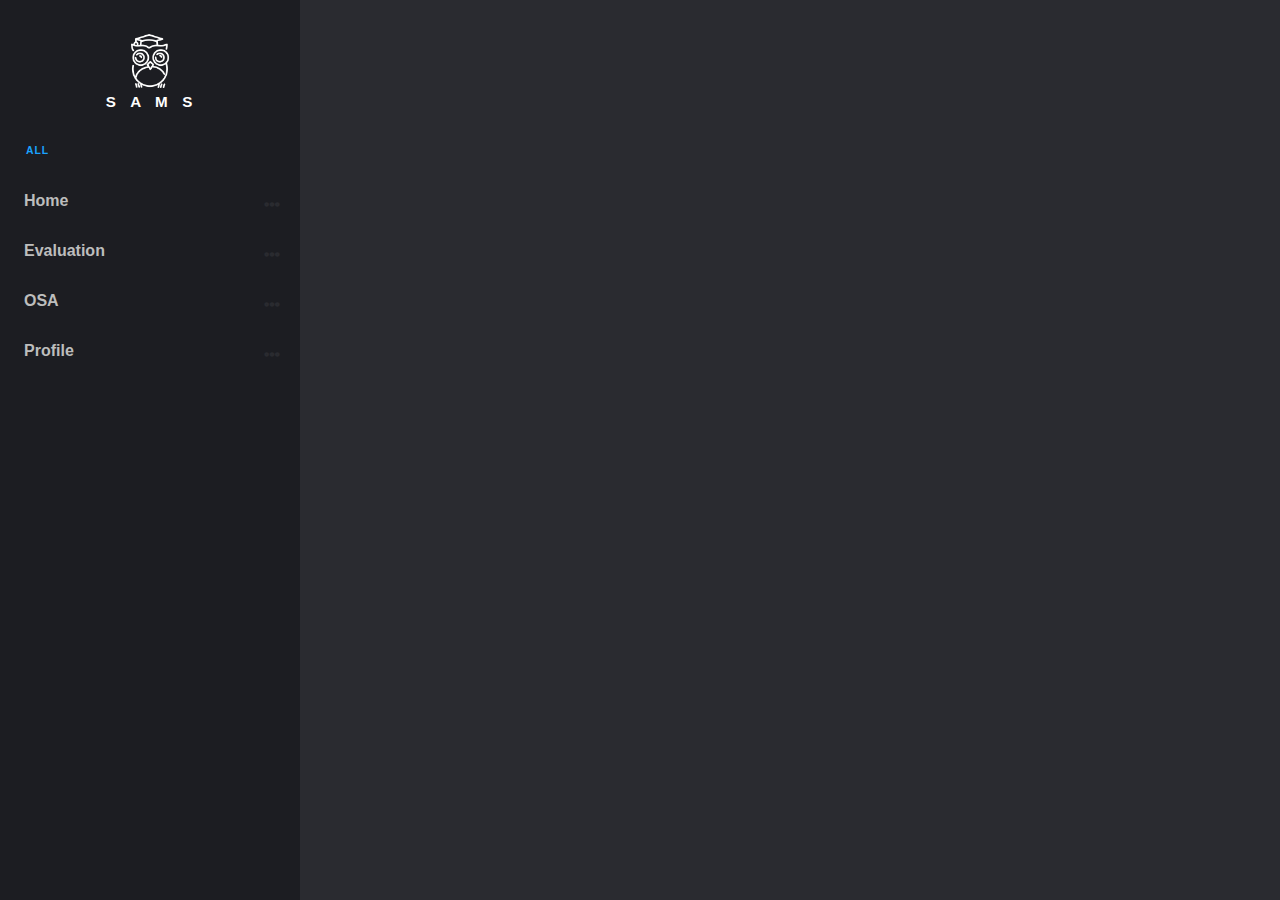
==== index.html @ 17e565eb "Files updated" ====
<!DOCTYPE html>
<html lang="en" class="no-js">

<head>
	<meta charset="UTF-8" />
	<meta http-equiv="X-UA-Compatible" content="IE=edge,chrome=1">
	<meta name="viewport" content="width=device-width, initial-scale=1.0">
	<title>Blueprint: Multi-Level Menu</title>
	<meta name="description" content="Blueprint: A basic template for a responsive multi-level menu" />
	<meta name="keywords" content="blueprint, template, html, css, menu, responsive, mobile-friendly" />
	<meta name="author" content="Codrops" />
	<link rel="shortcut icon" href="favicon.ico">
	<!-- food icons -->
	<link rel="stylesheet" type="text/css" href="css/organicfoodicons.css" />
	<!-- demo styles -->
	<link rel="stylesheet" type="text/css" href="css/demo.css" />
	<!-- menu styles -->
	<link rel="stylesheet" type="text/css" href="css/component.css" />
	<script src="js/modernizr-custom.js"></script>
</head>

<body>
	<!-- Main container -->
	<div class="container">
		<!-- Blueprint header -->
		<header class="bp-header cf">
			<div class="dummy-logo">
				<img src="images/whitelogo.png" alt="Logo" width="20%" style="margin-top: 5%; margin-bottom: -5%;">
				<!-- <div class="dummy-icon foodicon foodicon--coconut"></div> -->
				<h2 class="dummy-heading">S &nbsp;A &nbsp;M &nbsp;S</h2>
			</div>
			<div class="bp-header__main">
				<!-- <span class="bp-header__present">Blueprint <span class="bp-tooltip bp-icon bp-icon--about" data-content="The Blueprints are a collection of basic and minimal website concepts, components, plugins and layouts with minimal style for easy adaption and usage, or simply for inspiration."></span></span> -->
				<!-- <h1 class="bp-header__title">Multi-Level Menu</h1> -->
				<!-- <nav class="bp-nav">
					<a class="bp-nav__item bp-icon bp-icon--prev" href="http://tympanus.net/Blueprints/PageStackNavigation/" data-info="previous Blueprint"><span>Previous Blueprint</span></a> -->
					<!-- a class="bp-nav__item bp-icon bp-icon--next" href="" data-info="next Blueprint"><span>Next Blueprint</span></a -->
					<!-- <a class="bp-nav__item bp-icon bp-icon--drop" href="http://tympanus.net/codrops/?p=25521" data-info="back to the Codrops article"><span>back to the Codrops article</span></a>
					<a class="bp-nav__item bp-icon bp-icon--archive" href="http://tympanus.net/codrops/category/blueprints/" data-info="Blueprints archive"><span>Go to the archive</span></a>
				</nav> -->
			</div>
		</header>
		<button class="action action--open" aria-label="Open Menu"><span class="icon icon--menu"></span></button>
		<nav id="ml-menu" class="menu">
			<button class="action action--close" aria-label="Close Menu"><span class="icon icon--cross"></span></button>
			<div class="menu__wrap">
				<ul data-menu="main" class="menu__level" tabindex="-1" role="menu" aria-label="All">
					<li class="menu__item" role="menuitem"><a class="menu__link" data-submenu="submenu-1" aria-owns="submenu-1" href="#">Home</a></li>
					<li class="menu__item" role="menuitem"><a class="menu__link" data-submenu="submenu-2" aria-owns="submenu-2" href="#">Evaluation</a></li>
					<li class="menu__item" role="menuitem"><a class="menu__link" data-submenu="submenu-3" aria-owns="submenu-3" href="#">OSA</a></li>
					<li class="menu__item" role="menuitem"><a class="menu__link" data-submenu="submenu-4" aria-owns="submenu-4" href="#">Profile</a></li>
				</ul>
				<!-- Submenu 1 -->
				<ul data-menu="submenu-1" id="submenu-1" class="menu__level" tabindex="-1" role="menu" aria-label="Vegetables">
						<li class="menu__item" role="menuitem"><a class="menu__link" data-submenu="submenu-1-1" aria-owns="submenu-1-1" href="#">Student Tasks</a></li>
					<!-- <li class="menu__item" role="menuitem"><a class="menu__link" href="#">Student Task</a></li>
					<li class="menu__item" role="menuitem"><a class="menu__link" href="#">Roots &amp; Seeds</a></li>
					<li class="menu__item" role="menuitem"><a class="menu__link" href="#">Cabbages</a></li>
					<li class="menu__item" role="menuitem"><a class="menu__link" href="#">Salad Greens</a></li>
					<li class="menu__item" role="menuitem"><a class="menu__link" href="#">Mushrooms</a></li> -->
				</ul>
				<!-- Submenu 1-1 -->
				<ul data-menu="submenu-1-1" id="submenu-1-1" class="menu__level" tabindex="-1" role="menu" aria-label="Sale %">
					<li class="menu__item" role="menuitem"><a class="menu__link" href="#">View Grades</a></li>
					<li class="menu__item" role="menuitem"><a class="menu__link" href="#">View Subjects</a></li>
					<li class="menu__item" role="menuitem"><a class="menu__link" href="#">View Schedule</a></li>
					<!-- <li class="menu__item" role="menuitem"><a class="menu__link" href="#">Homemade</a></li> -->
				</ul>
				<!-- Submenu 2 -->
				<ul data-menu="submenu-2" id="submenu-2" class="menu__level" tabindex="-1" role="menu" aria-label="Fruits">
					<li class="menu__item" role="menuitem"><a class="menu__link" href="#">Citrus Fruits</a></li>
					<li class="menu__item" role="menuitem"><a class="menu__link" href="#">Berries</a></li>
					<li class="menu__item" role="menuitem"><a class="menu__link" data-submenu="submenu-2-1" aria-owns="submenu-2-1" href="#">Special Selection</a></li>
					<li class="menu__item" role="menuitem"><a class="menu__link" href="#">Tropical Fruits</a></li>
					<li class="menu__item" role="menuitem"><a class="menu__link" href="#">Melons</a></li>
				</ul>
				<!-- Submenu 2-1 -->
				<ul data-menu="submenu-2-1" id="submenu-2-1" class="menu__level" tabindex="-1" role="menu" aria-label="Special Selection">
					<li class="menu__item" role="menuitem"><a class="menu__link" href="#">Exotic Mixes</a></li>
					<li class="menu__item" role="menuitem"><a class="menu__link" href="#">Wild Pick</a></li>
					<li class="menu__item" role="menuitem"><a class="menu__link" href="#">Vitamin Boosters</a></li>
				</ul>
				<!-- Submenu 3 -->
				<ul data-menu="submenu-3" id="submenu-3" class="menu__level" tabindex="-1" role="menu" aria-label="Grains">
					<li class="menu__item" role="menuitem"><a class="menu__link" href="#">Orgs/Clubs</a></li>
					<li class="menu__item" role="menuitem"><a class="menu__link" href="#">SSG</a></li>
					<!-- <li class="menu__item" role="menuitem"><a class="menu__link" href="#">Quinoa</a></li>
					<li class="menu__item" role="menuitem"><a class="menu__link" href="#">Wild Rice</a></li>
					<li class="menu__item" role="menuitem"><a class="menu__link" href="#">Durum Wheat</a></li>
					<li class="menu__item" role="menuitem"><a class="menu__link" data-submenu="submenu-3-1" aria-owns="submenu-3-1" href="#">Promo Packs</a></li> -->
				</ul>
				<!-- Submenu 3-1 -->
				<ul data-menu="submenu-3-1" id="submenu-3-1" class="menu__level" tabindex="-1" role="menu" aria-label="Promo Packs">
					<li class="menu__item" role="menuitem"><a class="menu__link" href="#">Starter Kit</a></li>
					<li class="menu__item" role="menuitem"><a class="menu__link" href="#">The Essential 8</a></li>
					<li class="menu__item" role="menuitem"><a class="menu__link" href="#">Bolivian Secrets</a></li>
					<li class="menu__item" role="menuitem"><a class="menu__link" href="#">Flour Packs</a></li>
				</ul>
				<!-- Submenu 4 -->
				<ul data-menu="submenu-4" id="submenu-4" class="menu__level" tabindex="-1" role="menu" aria-label="Mylk &amp; Drinks">
					<li class="menu__item" role="menuitem"><a class="menu__link" href="#">Manage Account</a></li>
					<li class="menu__item" role="menuitem"><a class="menu__link" href="#">Change Password</a></li>
					<li class="menu__item" role="menuitem"><a class="menu__link" href="#">Logout</a></li>
					<!-- <li class="menu__item" role="menuitem"><a class="menu__link" href="#">Nutri Drinks</a></li>
					<li class="menu__item" role="menuitem"><a class="menu__link" data-submenu="submenu-4-1" aria-owns="submenu-4-1" href="#">Selection</a></li> -->
				</ul>
				<!-- Submenu 4-1 -->
				<ul data-menu="submenu-4-1" id="submenu-4-1" class="menu__level" tabindex="-1" role="menu" aria-label="Selection">
					<li class="menu__item" role="menuitem"><a class="menu__link" href="#">Nut Mylk Packs</a></li>
					<li class="menu__item" role="menuitem"><a class="menu__link" href="#">Amino Acid Heaven</a></li>
					<li class="menu__item" role="menuitem"><a class="menu__link" href="#">Allergy Free</a></li>
				</ul>
			</div>
		</nav>
		<!-- <div class="content"> -->
			<!-- <p class="info">Please choose a category</p> -->
			<!-- Ajax loaded content here -->
		<!-- </div> -->
	</div>
	<!-- /view -->
	<script src="js/classie.js"></script>
	<script src="js/dummydata.js"></script>
	<script src="js/main.js"></script>
	<script>
	(function() {
		var menuEl = document.getElementById('ml-menu'),
			mlmenu = new MLMenu(menuEl, {
				// breadcrumbsCtrl : true, // show breadcrumbs
				// initialBreadcrumb : 'all', // initial breadcrumb text
				backCtrl : false, // show back button
				// itemsDelayInterval : 60, // delay between each menu item sliding animation
				onItemClick: loadDummyData // callback: item that doesn´t have a submenu gets clicked - onItemClick([event], [inner HTML of the clicked item])
			});

		// mobile menu toggle
		var openMenuCtrl = document.querySelector('.action--open'),
			closeMenuCtrl = document.querySelector('.action--close');

		openMenuCtrl.addEventListener('click', openMenu);
		closeMenuCtrl.addEventListener('click', closeMenu);

		function openMenu() {
			classie.add(menuEl, 'menu--open');
			closeMenuCtrl.focus();
		}

		function closeMenu() {
			classie.remove(menuEl, 'menu--open');
			openMenuCtrl.focus();
		}

		// simulate grid content loading
		var gridWrapper = document.querySelector('.content');

		function loadDummyData(ev, itemName) {
			ev.preventDefault();

			closeMenu();
			gridWrapper.innerHTML = '';
			classie.add(gridWrapper, 'content--loading');
			setTimeout(function() {
				classie.remove(gridWrapper, 'content--loading');
				gridWrapper.innerHTML = '<ul class="products">' + dummyData[itemName] + '<ul>';
			}, 700);
		}
	})();
	</script>
</body>

</html>
---- css/organicfoodicons.css ----
@font-face {
	font-family: 'organicfoodicons';
	src:url('../fonts/organicfoodicons/organicfoodicons.eot?56tr8g');
	src:url('../fonts/organicfoodicons/organicfoodicons.eot?56tr8g#iefix') format('embedded-opentype'),
		url('../fonts/organicfoodicons/organicfoodicons.woff2?56tr8g') format('woff2'),
		url('../fonts/organicfoodicons/organicfoodicons.ttf?56tr8g') format('truetype'),
		url('../fonts/organicfoodicons/organicfoodicons.woff?56tr8g') format('woff'),
		url('../fonts/organicfoodicons/organicfoodicons.svg?56tr8g#organicfoodicons') format('svg');
	font-weight: normal;
	font-style: normal;
}

.foodicon {
	font-family: 'organicfoodicons';
	speak: none;
	font-style: normal;
	font-weight: normal;
	font-variant: normal;
	text-transform: none;
	line-height: 1;
	/* Better Font Rendering =========== */
	-webkit-font-smoothing: antialiased;
	-moz-osx-font-smoothing: grayscale;
}

.foodicon--jam::before {
	content: "\e900";
}
.foodicon--radish::before {
	content: "\e901";
}
.foodicon--carrot::before {
	content: "\e902";
}
.foodicon--coconut::before {
	content: "\e903";
}
.foodicon--corn::before {
	content: "\e904";
}
.foodicon--cucumber::before {
	content: "\e905";
}
.foodicon--eggplant::before {
	content: "\e907";
}
.foodicon--ekobag::before {
	content: "\e908";
}
.foodicon--grain::before {
	content: "\e909";
}
.foodicon--grape::before {
	content: "\e90a";
}
.foodicon--leaf::before {
	content: "\e90b";
}
.foodicon--lemon::before {
	content: "\e90c";
}
.foodicon--lettuce::before {
	content: "\e90d";
}
.foodicon--mylk::before {
	content: "\e90e";
}
.foodicon--mushrooms::before {
	content: "\e90f";
}
.foodicon--onion::before {
	content: "\e910";
}
.foodicon--pear::before {
	content: "\e911";
}
.foodicon--pepper::before {
	content: "\e912";
}
.foodicon--smoothie::before {
	content: "\e913";
}
.foodicon--squeezer::before {
	content: "\e914";
}
.foodicon--tomato::before {
	content: "\e915";
}
.foodicon--watermelon::before {
	content: "\e916";
}
.foodicon--apple::before {
	content: "\e917";
}
.foodicon--banana::before {
	content: "\e918";
}
.foodicon--basket::before {
	content: "\e919";
}
.foodicon--blender::before {
	content: "\e91a";
}
.foodicon--bread::before {
	content: "\e91b";
}
.foodicon--broccoli::before {
	content: "\e91c";
}
---- css/demo.css ----
/* General Blueprint Style */

@font-face {
	font-family: 'bpicons';
	font-weight: normal;
	font-style: normal;
	src: url('../fonts/bpicons/bpicons.eot');
	src: url('../fonts/bpicons/bpicons.eot?#iefix') format('embedded-opentype'), url('../fonts/bpicons/bpicons.woff') format('woff'), url('../fonts/bpicons/bpicons.ttf') format('truetype'), url('../fonts/bpicons/bpicons.svg#bpicons') format('svg');
}/* Made with http://icomoon.io/ */


/* Resets */

*,
*:after,
*:before {
	box-sizing: border-box;
}


/* Helper classes */

.cf:before,
.cf:after {
	content: ' ';
	display: table;
}

.cf:after {
	clear: both;
}


/* Main styles */

body {
	font-family: 'Avenir Next', Avenir, 'Helvetica Neue', 'Lato', 'Segoe UI', Helvetica, Arial, sans-serif;
	overflow: hidden;
	margin: 0;
	color: #cecece;
	background: #2a2b30;
	-webkit-font-smoothing: antialiased;
	-moz-osx-font-smoothing: grayscale;
}

a {
	text-decoration: none;
	color: #fff;
	outline: none;
}

a:hover {
	color: #ddd;
}

.container {
	overflow-y: auto;
	height: 100vh;
}


/* Blueprint header */

.bp-header {
	display: -webkit-flex;
	display: flex;
}

.bp-header__main {
	margin: 0 0 0 auto;
	padding: 2em 3em 0;
	text-align: right;
}

.bp-header__title {
	font-size: 1.3em;
	font-weight: 400;
	line-height: 1.3;
	margin: 0.25em 0 0;
}

.bp-header__present {
	font-size: 0.75em;
	font-weight: 700;
	position: relative;
	z-index: 100;
	display: block;
	margin: 0 -8px 0 0;
	padding: 0 0 0.6em 0;
	text-indent: 3px;
	letter-spacing: 3px;
	text-transform: uppercase;
	color: #5c5edc;
}

.bp-tooltip:after {
	position: relative;
	top: -8px;
	left: -8px;
	display: inline-block;
	width: 0;
	height: 0;
}

.bp-tooltip:hover:before {
	content: attr(data-content);
	font-size: 110%;
	font-weight: 700;
	line-height: 1.2;
	position: absolute;
	top: 1.5em;
	right: 0;
	width: 50vw;
	padding: 0.8em 1em;
	text-align: right;
	text-indent: 0;
	letter-spacing: 0;
	text-transform: none;
	color: #fff;
	background: #5c5edc;
}

.bp-nav {
	margin: 0.5em 0 0 auto;
	text-align: right;
}

.bp-nav__item {
	position: relative;
	display: inline-block;
	width: 2.5em;
	height: 2.5em;
	margin: 0 0.1em;
	text-align: left;
	border-radius: 50%;
}

.bp-nav__item > span {
	display: none;
}

.bp-nav__item:hover:before {
	content: attr(data-info);
	font-size: 0.85em;
	font-weight: bold;
	position: absolute;
	top: 120%;
	right: 0;
	width: 600%;
	text-align: right;
	pointer-events: none;
	color: #595a5f;
}

.bp-nav__item:hover {
	background: #5c5edc;
}

.bp-icon:after {
	font-family: 'bpicons';
	font-weight: normal;
	font-style: normal;
	font-variant: normal;
	text-align: center;
	text-transform: none;
	color: #5c5edc;
	-webkit-font-smoothing: antialiased;
	speak: none;
}

.bp-nav .bp-icon:after {
	line-height: 2.4;
	position: absolute;
	top: 0;
	left: 0;
	width: 100%;
	height: 100%;
	text-indent: 0;
}

.bp-nav a:hover:after {
	color: #fff;
}

.bp-icon--next:after {
	content: '\e000';
}

.bp-icon--drop:after {
	content: '\e001';
}

.bp-icon--archive:after {
	content: '\e002';
}

.bp-icon--about:after {
	content: '\e003';
}

.bp-icon--prev:after {
	content: '\e004';
}

.dummy-logo {
	position: fixed;
	top: 0;
	left: 0;
	width: 300px;
	height: 120px;
	padding: 1em 0 0 0;
	text-align: center;
	color: #3b3d4a;
	background: #1c1d22;
}

.dummy-icon {
	font-size: 4em;
}

.dummy-heading {
	font-size: 0.95em;
	letter-spacing: 2px;
	text-transform: uppercase;
	color: #fff;
}

.content {
	position: relative;
	min-height: 300px;
	margin: 0 0 0 300px;
}

.content--loading {
	background: url(../img/loading.svg) no-repeat 50% 50%;
}

.products {
	margin: 0;
	padding: 2em;
	text-align: center;
}

.product {
	display: inline-block;
	width: 200px;
	height: 200px;
	margin: 10px;
	border-radius: 5px;
	background: #1c1d22;
}

.product .foodicon {
	font-size: 4em;
	line-height: 190px;
	color: #3b3d4a;
}

.info {
	font-size: 1.1em;
	font-weight: bold;
	padding: 20vh 1em 0;
	text-align: center;
	color: #47484c;
}

body #cdawrap {
	top: auto;
	bottom: 15px;
	background: rgba(0, 0, 0, 0.1);
}

body #cdawrap .carbon-text {
	color: #505158;
}

body #cdawrap a.carbon-poweredby {
	color: #7883c4;
}

body #cdawrap a:hover.carbon-poweredby {
	color: #fff;
}

@media screen and (max-width: 40em) {
	.bp-header {
		padding-top: 3em;
	}
	.bp-header__main,
	.bp-nav {
		width: 100%;
		text-align: center;
	}
	.dummy-logo {
		display: none;
	}
	.content {
		margin: 0;
	}
	body,
	.container {
		height: auto;
		overflow: auto;
	}
}
---- css/component.css ----
/* Icons (made with Icomoon.io) */

@font-face {
	font-family: 'feather';
	font-weight: normal;
	font-style: normal;
	src: url('../fonts/feather/feather.eot?1gafuo');
	src: url('../fonts/feather/feather.eot?1gafuo#iefix') format('embedded-opentype'), url('../fonts/feather/feather.woff2?1gafuo') format('woff2'), url('../fonts/feather/feather.ttf?1gafuo') format('truetype'), url('../fonts/feather/feather.woff?1gafuo') format('woff'), url('../fonts/feather/feather.svg?1gafuo#feather') format('svg');
}

.icon {
	font-family: 'feather';
	font-weight: normal;
	font-style: normal;
	font-variant: normal;
	line-height: 1;
	text-transform: none;
	/* Better Font Rendering =========== */
	-webkit-font-smoothing: antialiased;
	-moz-osx-font-smoothing: grayscale;
	speak: none;
}

.icon--arrow-left:before {
	content: '\e901';
}

.icon--menu:before {
	content: '\e903';
}

.icon--cross:before {
	content: '\e117';
}


/* Menu styles */

.menu {
	position: fixed;
	top: 120px;
	left: 0;
	width: 300px;
	height: calc(100vh - 120px);
	background: #1c1d22;
}

.menu__wrap {
	position: absolute;
	top: 3.5em;
	bottom: 0;
	overflow: hidden;
	width: 100%;
}

.menu__level {
	position: absolute;
	top: 0;
	left: 0;
	visibility: hidden;
	overflow: hidden;
	overflow-y: scroll;
	width: calc(100% + 50px);
	height: 100%;
	margin: 0;
	padding: 0;
	list-style-type: none;
}

.menu__level:focus {
	outline: none;
}

.menu__level--current {
	visibility: visible;
}

.menu__item {
	display: block;
	width: calc(100% - 50px);
}

.menu__link {
	font-weight: 600;
	position: relative;
	display: block;
	padding: 1em 2.5em 1em 1.5em;
	color: #bdbdbd;
	-webkit-transition: color 0.1s;
	transition: color 0.1s;
}

.menu__link[data-submenu]::after {
	content: '\e904';
	font-family: 'feather';
	position: absolute;
	right: 0;
	padding: 0.25em 1.25em;
	color: #2a2b30;
}

.menu__link:hover,
.menu__link:focus,
.menu__link[data-submenu]:hover::after,
.menu__link[data-submenu]:focus::after {
	color: #1aa3ff;
}

.menu__link--current::before {
	content: '\00B7';
	font-size: 1.5em;
	line-height: 0;
	position: absolute;
	top: 50%;
	left: 0.5em;
	height: 4px;
	color: #1aa3ff;
}

[class^='animate-'],
[class*=' animate-'] {
	visibility: visible;
}

.animate-outToRight .menu__item {
	-webkit-animation: outToRight 0.6s both cubic-bezier(0.7, 0, 0.3, 1);
	animation: outToRight 0.6s both cubic-bezier(0.7, 0, 0.3, 1);
}

@-webkit-keyframes outToRight {
	to {
		opacity: 0;
		-webkit-transform: translate3d(100%, 0, 0);
		transform: translate3d(100%, 0, 0);
	}
}

@keyframes outToRight {
	to {
		opacity: 0;
		-webkit-transform: translate3d(100%, 0, 0);
		transform: translate3d(100%, 0, 0);
	}
}

.animate-outToLeft .menu__item {
	-webkit-animation: outToLeft 0.6s both cubic-bezier(0.7, 0, 0.3, 1);
	animation: outToLeft 0.6s both cubic-bezier(0.7, 0, 0.3, 1);
}

@-webkit-keyframes outToLeft {
	to {
		opacity: 0;
		-webkit-transform: translate3d(-100%, 0, 0);
		transform: translate3d(-100%, 0, 0);
	}
}

@keyframes outToLeft {
	to {
		opacity: 0;
		-webkit-transform: translate3d(-100%, 0, 0);
		transform: translate3d(-100%, 0, 0);
	}
}

.animate-inFromLeft .menu__item {
	-webkit-animation: inFromLeft 0.6s both cubic-bezier(0.7, 0, 0.3, 1);
	animation: inFromLeft 0.6s both cubic-bezier(0.7, 0, 0.3, 1);
}

@-webkit-keyframes inFromLeft {
	from {
		opacity: 0;
		-webkit-transform: translate3d(-100%, 0, 0);
		transform: translate3d(-100%, 0, 0);
	}
	to {
		opacity: 1;
		-webkit-transform: translate3d(0, 0, 0);
		transform: translate3d(0, 0, 0);
	}
}

@keyframes inFromLeft {
	from {
		opacity: 0;
		-webkit-transform: translate3d(-100%, 0, 0);
		transform: translate3d(-100%, 0, 0);
	}
	to {
		opacity: 1;
		-webkit-transform: translate3d(0, 0, 0);
		transform: translate3d(0, 0, 0);
	}
}

.animate-inFromRight .menu__item {
	-webkit-animation: inFromRight 0.6s both cubic-bezier(0.7, 0, 0.3, 1);
	animation: inFromRight 0.6s both cubic-bezier(0.7, 0, 0.3, 1);
}

@-webkit-keyframes inFromRight {
	from {
		opacity: 0;
		-webkit-transform: translate3d(100%, 0, 0);
		transform: translate3d(100%, 0, 0);
	}
	to {
		opacity: 1;
		-webkit-transform: translate3d(0, 0, 0);
		transform: translate3d(0, 0, 0);
	}
}

@keyframes inFromRight {
	from {
		opacity: 0;
		-webkit-transform: translate3d(100%, 0, 0);
		transform: translate3d(100%, 0, 0);
	}
	to {
		opacity: 1;
		-webkit-transform: translate3d(0, 0, 0);
		transform: translate3d(0, 0, 0);
	}
}

.menu__breadcrumbs {
	font-size: 0.65em;
	line-height: 1;
	position: relative;
	padding: 2.5em 3.75em 1.5em 2.5em;
}

.menu__breadcrumbs a {
	font-weight: bold;
	display: inline-block;
	cursor: pointer;
	vertical-align: middle;
	letter-spacing: 1px;
	text-transform: uppercase;
	color: #1aa3ff;
}

.menu__breadcrumbs a:last-child {
	pointer-events: none;
}

.menu__breadcrumbs a:hover,
.menu__breadcrumbs a:focus {
	color: #1aa3ff;
}

.menu__breadcrumbs a:not(:last-child)::after {
	content: '\e902';
	font-family: 'feather';
	display: inline-block;
	padding: 0 0.5em;
	color: #33353e;
}

.menu__breadcrumbs a:not(:last-child):hover::after,
.menu__breadcrumbs a:not(:last-child):focus::after {
	color: #33353e;
}

.menu__back {
	font-size: 1.05em;
	position: absolute;
	z-index: 100;
	top: 0;
	right: 2.25em;
	margin: 0;
	padding: 1.365em 0.65em 0 0;
	cursor: pointer;
	color: #2a2b30;
	border: none;
	background: none;
}

.menu__back--hidden {
	pointer-events: none;
	opacity: 0;
}

.menu__back:hover,
.menu__back:focus {
	color: #fff;
	outline: none;
}


/* Open and close buttons */

.action {
	position: absolute;
	display: block;
	margin: 0;
	padding: 0;
	cursor: pointer;
	border: none;
	background: none;
}

.action:focus {
	outline: none;
}

.action--open {
	font-size: 1.5em;
	top: 1em;
	left: 1em;
	display: none;
	color: #fff;
	position: fixed;
	z-index: 1000;
}

.action--close {
	font-size: 1.1em;
	top: 1.25em;
	right: 1em;
	display: none;
	color: #45464e;
}

@media screen and (max-width: 40em) {
	.action--open,
	.action--close {
		display: block;
	}
	.menu {
		z-index: 1000;
		top: 0;
		width: 100%;
		height: 100vh;
		-webkit-transform: translate3d(-100%, 0, 0);
		transform: translate3d(-100%, 0, 0);
		-webkit-transition: -webkit-transform 0.3s;
		transition: transform 0.3s;
	}
	.menu--open {
		-webkit-transform: translate3d(0, 0, 0);
		transform: translate3d(0, 0, 0);
	}
}
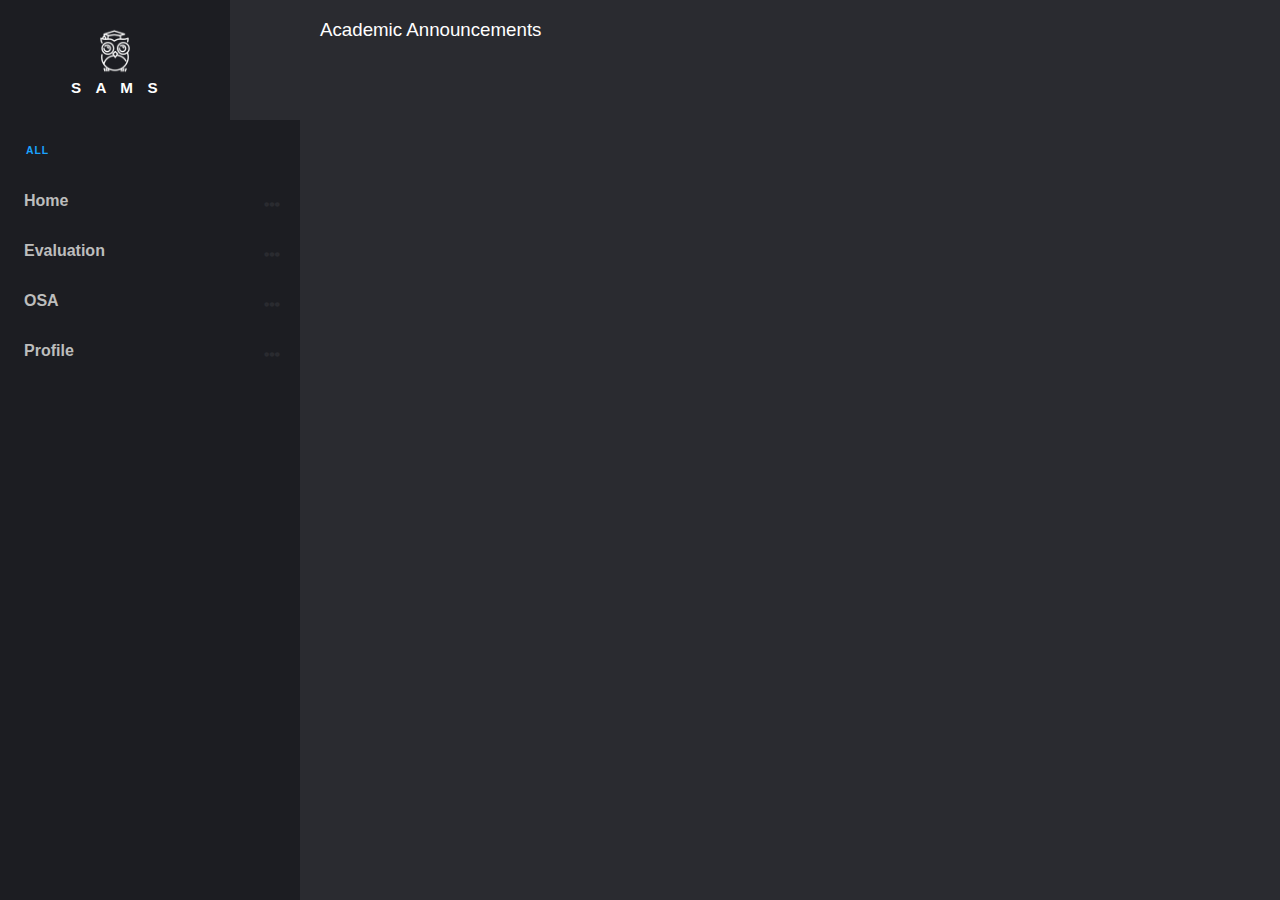
==== commit 619a35cf: "Updated" ====
--- a/index.html
+++ b/index.html
@@ -5,11 +5,11 @@
 	<meta charset="UTF-8" />
 	<meta http-equiv="X-UA-Compatible" content="IE=edge,chrome=1">
 	<meta name="viewport" content="width=device-width, initial-scale=1.0">
-	<title>Blueprint: Multi-Level Menu</title>
+	<title>SAMS</title>
 	<meta name="description" content="Blueprint: A basic template for a responsive multi-level menu" />
 	<meta name="keywords" content="blueprint, template, html, css, menu, responsive, mobile-friendly" />
 	<meta name="author" content="Codrops" />
-	<link rel="shortcut icon" href="favicon.ico">
+	<link rel="icon" type="img/png" href="images/icon.png">
 	<!-- food icons -->
 	<link rel="stylesheet" type="text/css" href="css/organicfoodicons.css" />
 	<!-- demo styles -->
@@ -20,24 +20,18 @@
 </head>
 
 <body>
+	<div class="container">
+		<h3 class="title">Academic Announcements</h3>
+	</div>	
 	<!-- Main container -->
-	<div class="container">
+	<div class="container" id="menu">
 		<!-- Blueprint header -->
 		<header class="bp-header cf">
 			<div class="dummy-logo">
 				<img src="images/whitelogo.png" alt="Logo" width="20%" style="margin-top: 5%; margin-bottom: -5%;">
-				<!-- <div class="dummy-icon foodicon foodicon--coconut"></div> -->
 				<h2 class="dummy-heading">S &nbsp;A &nbsp;M &nbsp;S</h2>
 			</div>
 			<div class="bp-header__main">
-				<!-- <span class="bp-header__present">Blueprint <span class="bp-tooltip bp-icon bp-icon--about" data-content="The Blueprints are a collection of basic and minimal website concepts, components, plugins and layouts with minimal style for easy adaption and usage, or simply for inspiration."></span></span> -->
-				<!-- <h1 class="bp-header__title">Multi-Level Menu</h1> -->
-				<!-- <nav class="bp-nav">
-					<a class="bp-nav__item bp-icon bp-icon--prev" href="http://tympanus.net/Blueprints/PageStackNavigation/" data-info="previous Blueprint"><span>Previous Blueprint</span></a> -->
-					<!-- a class="bp-nav__item bp-icon bp-icon--next" href="" data-info="next Blueprint"><span>Next Blueprint</span></a -->
-					<!-- <a class="bp-nav__item bp-icon bp-icon--drop" href="http://tympanus.net/codrops/?p=25521" data-info="back to the Codrops article"><span>back to the Codrops article</span></a>
-					<a class="bp-nav__item bp-icon bp-icon--archive" href="http://tympanus.net/codrops/category/blueprints/" data-info="Blueprints archive"><span>Go to the archive</span></a>
-				</nav> -->
 			</div>
 		</header>
 		<button class="action action--open" aria-label="Open Menu"><span class="icon icon--menu"></span></button>
@@ -53,18 +47,12 @@
 				<!-- Submenu 1 -->
 				<ul data-menu="submenu-1" id="submenu-1" class="menu__level" tabindex="-1" role="menu" aria-label="Vegetables">
 						<li class="menu__item" role="menuitem"><a class="menu__link" data-submenu="submenu-1-1" aria-owns="submenu-1-1" href="#">Student Tasks</a></li>
-					<!-- <li class="menu__item" role="menuitem"><a class="menu__link" href="#">Student Task</a></li>
-					<li class="menu__item" role="menuitem"><a class="menu__link" href="#">Roots &amp; Seeds</a></li>
-					<li class="menu__item" role="menuitem"><a class="menu__link" href="#">Cabbages</a></li>
-					<li class="menu__item" role="menuitem"><a class="menu__link" href="#">Salad Greens</a></li>
-					<li class="menu__item" role="menuitem"><a class="menu__link" href="#">Mushrooms</a></li> -->
 				</ul>
 				<!-- Submenu 1-1 -->
 				<ul data-menu="submenu-1-1" id="submenu-1-1" class="menu__level" tabindex="-1" role="menu" aria-label="Sale %">
 					<li class="menu__item" role="menuitem"><a class="menu__link" href="#">View Grades</a></li>
 					<li class="menu__item" role="menuitem"><a class="menu__link" href="#">View Subjects</a></li>
 					<li class="menu__item" role="menuitem"><a class="menu__link" href="#">View Schedule</a></li>
-					<!-- <li class="menu__item" role="menuitem"><a class="menu__link" href="#">Homemade</a></li> -->
 				</ul>
 				<!-- Submenu 2 -->
 				<ul data-menu="submenu-2" id="submenu-2" class="menu__level" tabindex="-1" role="menu" aria-label="Fruits">
@@ -84,10 +72,6 @@
 				<ul data-menu="submenu-3" id="submenu-3" class="menu__level" tabindex="-1" role="menu" aria-label="Grains">
 					<li class="menu__item" role="menuitem"><a class="menu__link" href="#">Orgs/Clubs</a></li>
 					<li class="menu__item" role="menuitem"><a class="menu__link" href="#">SSG</a></li>
-					<!-- <li class="menu__item" role="menuitem"><a class="menu__link" href="#">Quinoa</a></li>
-					<li class="menu__item" role="menuitem"><a class="menu__link" href="#">Wild Rice</a></li>
-					<li class="menu__item" role="menuitem"><a class="menu__link" href="#">Durum Wheat</a></li>
-					<li class="menu__item" role="menuitem"><a class="menu__link" data-submenu="submenu-3-1" aria-owns="submenu-3-1" href="#">Promo Packs</a></li> -->
 				</ul>
 				<!-- Submenu 3-1 -->
 				<ul data-menu="submenu-3-1" id="submenu-3-1" class="menu__level" tabindex="-1" role="menu" aria-label="Promo Packs">
@@ -101,8 +85,6 @@
 					<li class="menu__item" role="menuitem"><a class="menu__link" href="#">Manage Account</a></li>
 					<li class="menu__item" role="menuitem"><a class="menu__link" href="#">Change Password</a></li>
 					<li class="menu__item" role="menuitem"><a class="menu__link" href="#">Logout</a></li>
-					<!-- <li class="menu__item" role="menuitem"><a class="menu__link" href="#">Nutri Drinks</a></li>
-					<li class="menu__item" role="menuitem"><a class="menu__link" data-submenu="submenu-4-1" aria-owns="submenu-4-1" href="#">Selection</a></li> -->
 				</ul>
 				<!-- Submenu 4-1 -->
 				<ul data-menu="submenu-4-1" id="submenu-4-1" class="menu__level" tabindex="-1" role="menu" aria-label="Selection">
@@ -112,10 +94,6 @@
 				</ul>
 			</div>
 		</nav>
-		<!-- <div class="content"> -->
-			<!-- <p class="info">Please choose a category</p> -->
-			<!-- Ajax loaded content here -->
-		<!-- </div> -->
 	</div>
 	<!-- /view -->
 	<script src="js/classie.js"></script>
--- a/css/demo.css
+++ b/css/demo.css
@@ -206,7 +206,8 @@
 	position: fixed;
 	top: 0;
 	left: 0;
-	width: 300px;
+	/* DIRI ANG LAST EDIT */
+	width: 18%;
 	height: 120px;
 	padding: 1em 0 0 0;
 	text-align: center;
@@ -303,3 +304,13 @@
 		overflow: auto;
 	}
 }
+
+.title {
+	margin-left: 25%;
+	color: #fff;
+	font-weight: 200;
+}
+
+#menu {
+	position: fixed;
+}
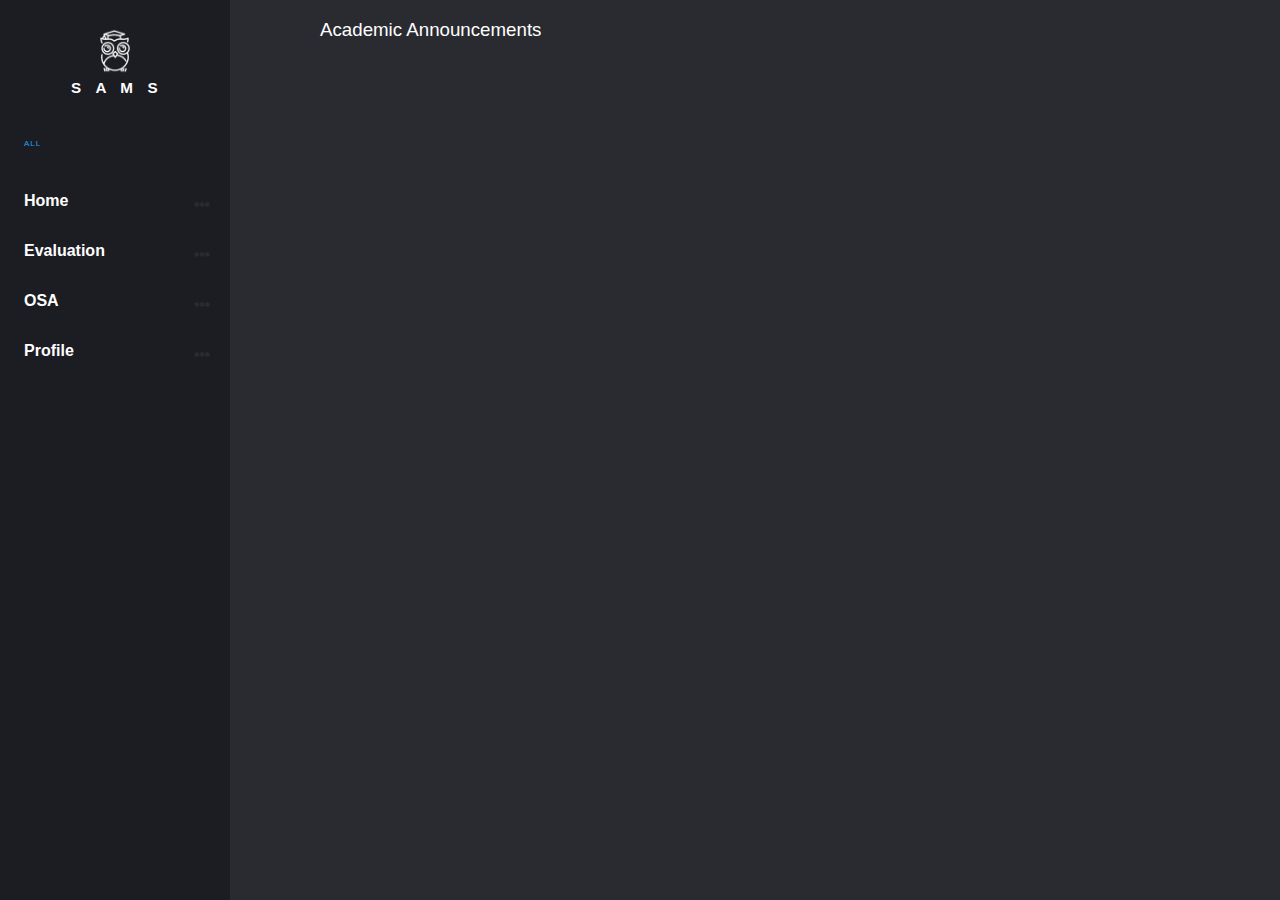
==== commit be7750ee: "Files updated" ====
--- a/index.html
+++ b/index.html
@@ -84,7 +84,7 @@
 				<ul data-menu="submenu-4" id="submenu-4" class="menu__level" tabindex="-1" role="menu" aria-label="Mylk &amp; Drinks">
 					<li class="menu__item" role="menuitem"><a class="menu__link" href="#">Manage Account</a></li>
 					<li class="menu__item" role="menuitem"><a class="menu__link" href="#">Change Password</a></li>
-					<li class="menu__item" role="menuitem"><a class="menu__link" href="#">Logout</a></li>
+					<li class="menu__item" role="menuitem"><a class="menu__link" href="login.html">Logout</a></a></li>
 				</ul>
 				<!-- Submenu 4-1 -->
 				<ul data-menu="submenu-4-1" id="submenu-4-1" class="menu__level" tabindex="-1" role="menu" aria-label="Selection">
--- a/css/component.css
+++ b/css/component.css
@@ -40,7 +40,8 @@
 	position: fixed;
 	top: 120px;
 	left: 0;
-	width: 300px;
+	/* width: 300px; */
+	width: 18%;
 	height: calc(100vh - 120px);
 	background: #1c1d22;
 }
@@ -85,9 +86,10 @@
 	position: relative;
 	display: block;
 	padding: 1em 2.5em 1em 1.5em;
-	color: #bdbdbd;
+	color: #fff;
 	-webkit-transition: color 0.1s;
 	transition: color 0.1s;
+	/* transition: 0.4s ease; */
 }
 
 .menu__link[data-submenu]::after {
@@ -227,29 +229,33 @@
 }
 
 .menu__breadcrumbs {
-	font-size: 0.65em;
+	font-size: 0.50em;
 	line-height: 1;
 	position: relative;
-	padding: 2.5em 3.75em 1.5em 2.5em;
+	padding: 2.5em 3.75em 1.5em 3em;
+	/* width: 18%;  */
+	/* BREADCRUMBS */
 }
 
 .menu__breadcrumbs a {
-	font-weight: bold;
+	font-weight: 500;
 	display: inline-block;
 	cursor: pointer;
 	vertical-align: middle;
 	letter-spacing: 1px;
 	text-transform: uppercase;
+	color: #fff;
+}
+
+.menu__breadcrumbs a:last-child {
+	/* pointer-events: none; */
 	color: #1aa3ff;
-}
-
-.menu__breadcrumbs a:last-child {
-	pointer-events: none;
 }
 
 .menu__breadcrumbs a:hover,
 .menu__breadcrumbs a:focus {
 	color: #1aa3ff;
+	transition: 0.4s ease;
 }
 
 .menu__breadcrumbs a:not(:last-child)::after {
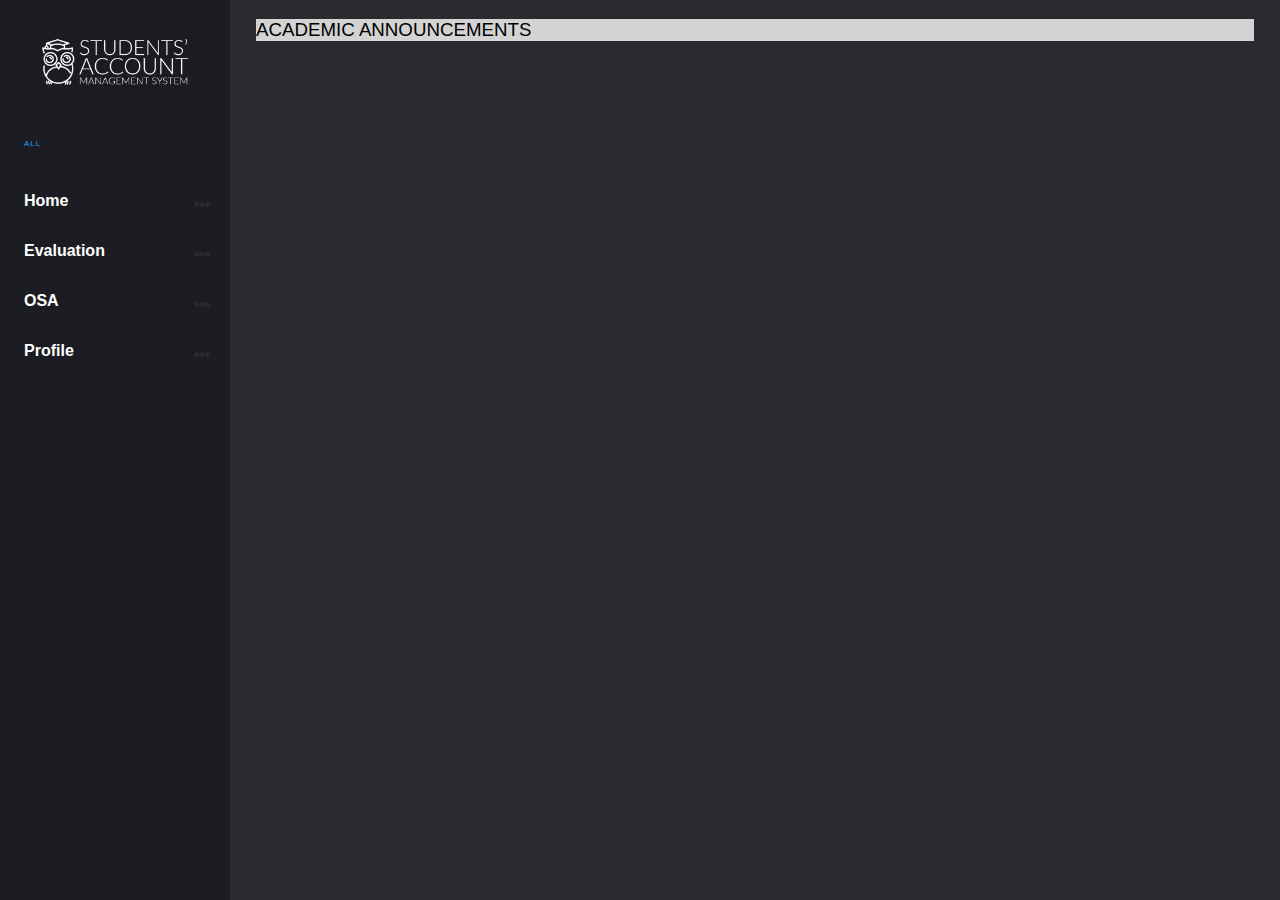
==== commit c2390c21: "Files updated!" ====
--- a/index.html
+++ b/index.html
@@ -19,20 +19,20 @@
 	<script src="js/modernizr-custom.js"></script>
 </head>
 
-<body>
-	<div class="container">
-		<h3 class="title">Academic Announcements</h3>
-	</div>	
+<body>	
 	<!-- Main container -->
 	<div class="container" id="menu">
 		<!-- Blueprint header -->
 		<header class="bp-header cf">
 			<div class="dummy-logo">
-				<img src="images/whitelogo.png" alt="Logo" width="20%" style="margin-top: 5%; margin-bottom: -5%;">
-				<h2 class="dummy-heading">S &nbsp;A &nbsp;M &nbsp;S</h2>
+				<img src="images/logo.png" alt="Logo" width="70%" style="margin-top: -15%; margin-bottom: 0%;">
+				<!-- <h2 class="dummy-heading">S &nbsp;A &nbsp;M &nbsp;S</h2> -->
 			</div>
-			<div class="bp-header__main">
-			</div>
+			<!-- <div class="bp-header__main">
+				<nav class="bp-nav">
+					<a class="bp-nav__item bp-icon bp-icon--archive" data-info="Notifications"><span>Go to the archive</span></a>
+				</nav>
+			</div> -->
 		</header>
 		<button class="action action--open" aria-label="Open Menu"><span class="icon icon--menu"></span></button>
 		<nav id="ml-menu" class="menu">
@@ -84,7 +84,7 @@
 				<ul data-menu="submenu-4" id="submenu-4" class="menu__level" tabindex="-1" role="menu" aria-label="Mylk &amp; Drinks">
 					<li class="menu__item" role="menuitem"><a class="menu__link" href="#">Manage Account</a></li>
 					<li class="menu__item" role="menuitem"><a class="menu__link" href="#">Change Password</a></li>
-					<li class="menu__item" role="menuitem"><a class="menu__link" href="login.html">Logout</a></a></li>
+					<li class="menu__item" role="menuitem"><a class="menu__link" href="login.html">Logout</a></li>
 				</ul>
 				<!-- Submenu 4-1 -->
 				<ul data-menu="submenu-4-1" id="submenu-4-1" class="menu__level" tabindex="-1" role="menu" aria-label="Selection">
@@ -95,6 +95,13 @@
 			</div>
 		</nav>
 	</div>
+
+	<div class="container">
+		<h3 class="title">Academic Announcements</h3>
+	</div>
+
+
+
 	<!-- /view -->
 	<script src="js/classie.js"></script>
 	<script src="js/dummydata.js"></script>
--- a/css/demo.css
+++ b/css/demo.css
@@ -66,11 +66,12 @@
 	display: flex;
 }
 
-.bp-header__main {
+/* .bp-header__main {
 	margin: 0 0 0 auto;
 	padding: 2em 3em 0;
 	text-align: right;
-}
+	margin-left: 50%;
+} */
 
 .bp-header__title {
 	font-size: 1.3em;
@@ -141,19 +142,20 @@
 
 .bp-nav__item:hover:before {
 	content: attr(data-info);
-	font-size: 0.85em;
-	font-weight: bold;
+	font-size: 0.70em;
+	font-weight: 500;
 	position: absolute;
-	top: 120%;
-	right: 0;
+	/* top: 120%; */
+	/* right: 0; */
 	width: 600%;
 	text-align: right;
 	pointer-events: none;
 	color: #595a5f;
+	padding-left: 50%;
 }
 
 .bp-nav__item:hover {
-	background: #5c5edc;
+	background: #1aa3ff;
 }
 
 .bp-icon:after {
@@ -287,11 +289,11 @@
 	.bp-header {
 		padding-top: 3em;
 	}
-	.bp-header__main,
+	/* .bp-header__main,
 	.bp-nav {
 		width: 100%;
 		text-align: center;
-	}
+	} */
 	.dummy-logo {
 		display: none;
 	}
@@ -306,9 +308,13 @@
 }
 
 .title {
-	margin-left: 25%;
-	color: #fff;
+	margin-left: 20%;
+	color: #000;
 	font-weight: 200;
+	text-transform: uppercase;
+	/* float: right; */
+	margin-right: 2%;
+	background: #d3d3d3;
 }
 
 #menu {
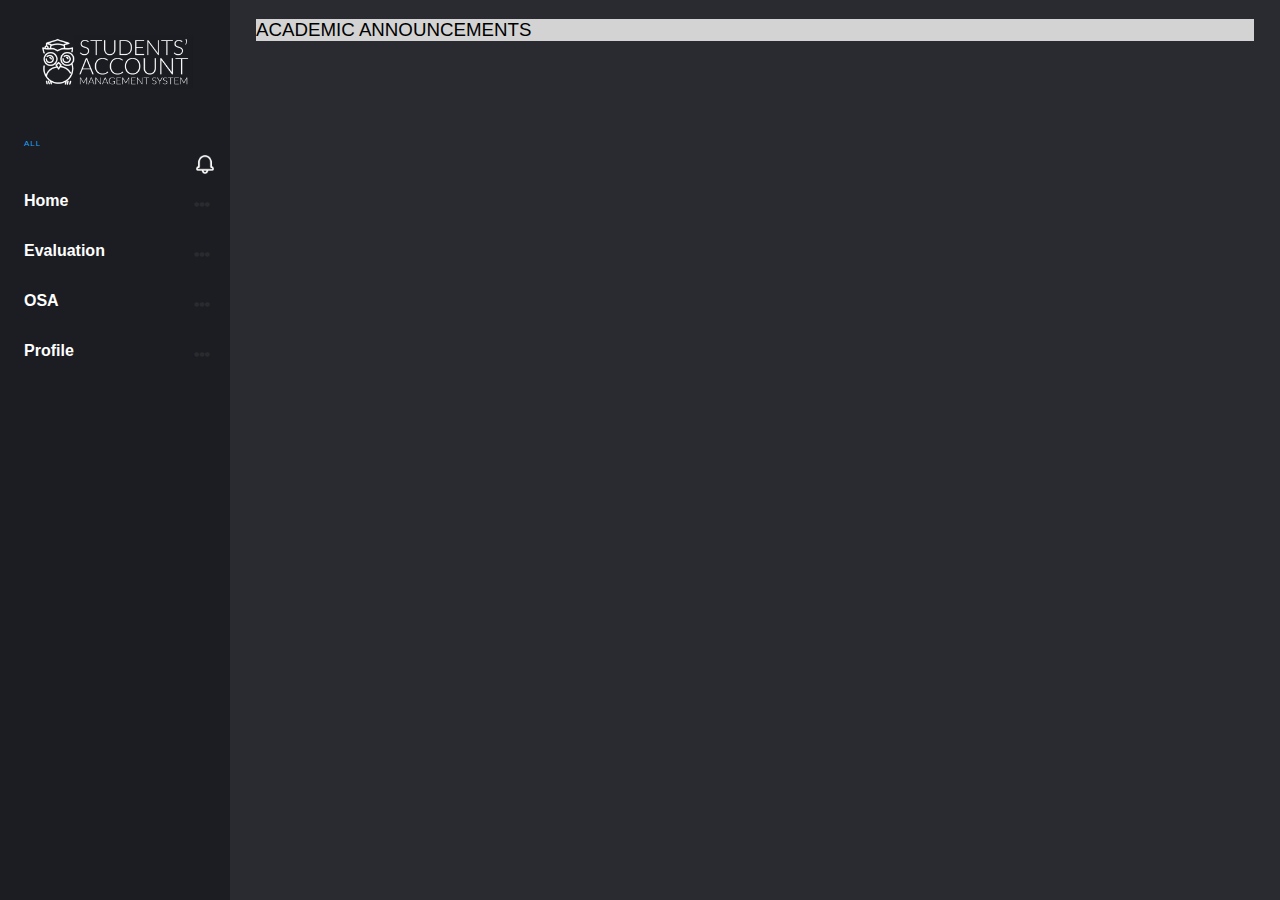
==== commit 77d28e78: "Files updated!" ====
--- a/index.html
+++ b/index.html
@@ -36,6 +36,9 @@
 		</header>
 		<button class="action action--open" aria-label="Open Menu"><span class="icon icon--menu"></span></button>
 		<nav id="ml-menu" class="menu">
+			<div>
+				<img src="images/bell.png" alt="Notification" width="8%" id="bell">
+			</div>			
 			<button class="action action--close" aria-label="Close Menu"><span class="icon icon--cross"></span></button>
 			<div class="menu__wrap">
 				<ul data-menu="main" class="menu__level" tabindex="-1" role="menu" aria-label="All">
--- a/css/demo.css
+++ b/css/demo.css
@@ -320,3 +320,8 @@
 #menu {
 	position: fixed;
 }
+
+#bell {
+	margin-left: 85%;
+	margin-top: -30%;
+}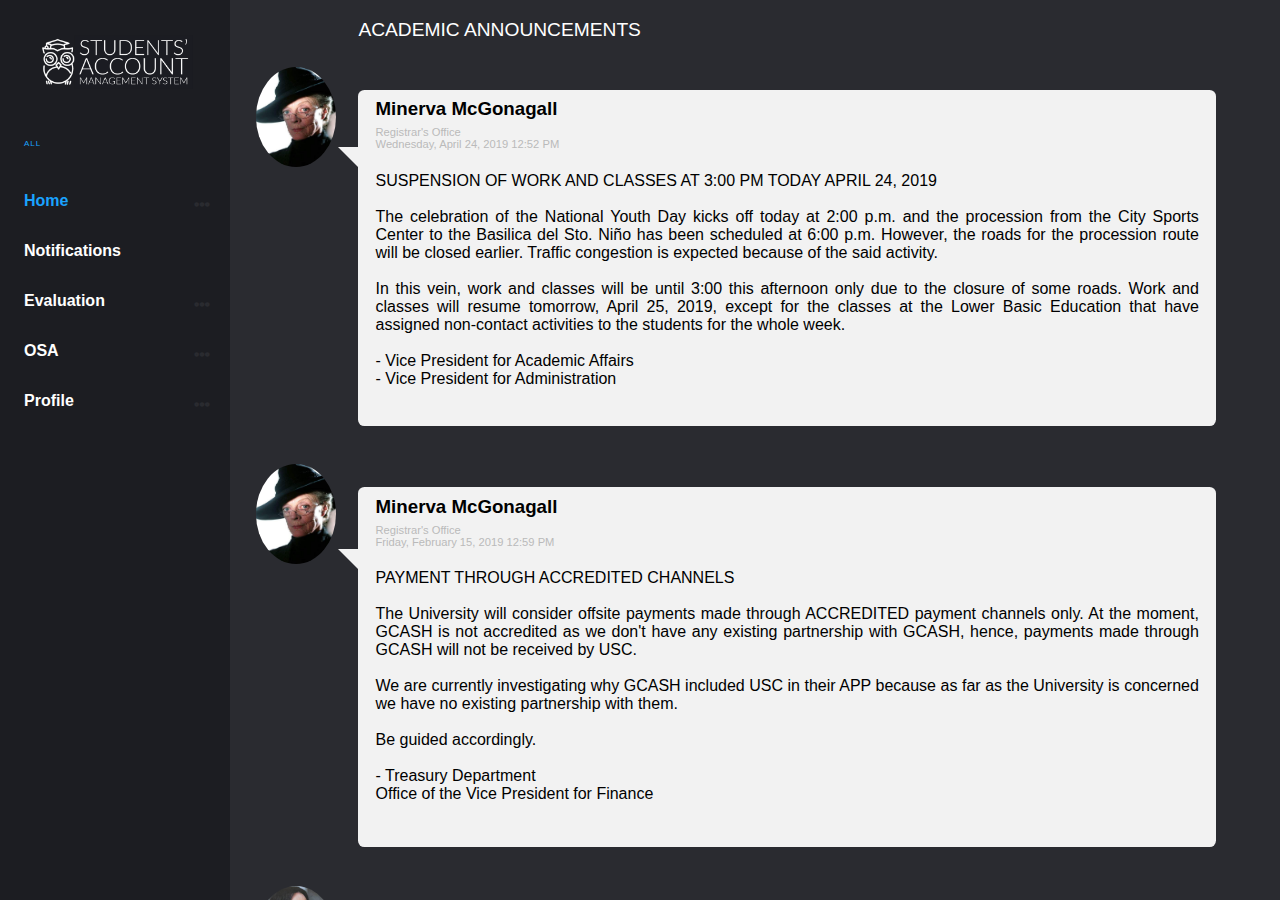
==== commit 9a6dd2f9: "Update" ====
--- a/index.html
+++ b/index.html
@@ -36,16 +36,17 @@
 		</header>
 		<button class="action action--open" aria-label="Open Menu"><span class="icon icon--menu"></span></button>
 		<nav id="ml-menu" class="menu">
-			<div>
-				<img src="images/bell.png" alt="Notification" width="8%" id="bell">
-			</div>			
+			<!-- <div>
+				<img src="images/bell.png" alt="Notification" width="6%" id="bell">
+			</div>			 -->
 			<button class="action action--close" aria-label="Close Menu"><span class="icon icon--cross"></span></button>
 			<div class="menu__wrap">
 				<ul data-menu="main" class="menu__level" tabindex="-1" role="menu" aria-label="All">
-					<li class="menu__item" role="menuitem"><a class="menu__link" data-submenu="submenu-1" aria-owns="submenu-1" href="#">Home</a></li>
+					<li class="menu__item" role="menuitem"><a class="menu__link active" data-submenu="submenu-1" aria-owns="submenu-1" href="index.html">Home</a></li>
+					<li class="menu__item" role="menuitem"><a class="menu__link" aria-owns="submenu-1" href="notifications.html">Notifications</a></li>
 					<li class="menu__item" role="menuitem"><a class="menu__link" data-submenu="submenu-2" aria-owns="submenu-2" href="#">Evaluation</a></li>
 					<li class="menu__item" role="menuitem"><a class="menu__link" data-submenu="submenu-3" aria-owns="submenu-3" href="#">OSA</a></li>
-					<li class="menu__item" role="menuitem"><a class="menu__link" data-submenu="submenu-4" aria-owns="submenu-4" href="#">Profile</a></li>
+					<li class="menu__item" role="menuitem"><a class="menu__link" data-submenu="submenu-4" aria-owns="submenu-4" href="profile.html">Profile</a></li>
 				</ul>
 				<!-- Submenu 1 -->
 				<ul data-menu="submenu-1" id="submenu-1" class="menu__level" tabindex="-1" role="menu" aria-label="Vegetables">
@@ -53,9 +54,10 @@
 				</ul>
 				<!-- Submenu 1-1 -->
 				<ul data-menu="submenu-1-1" id="submenu-1-1" class="menu__level" tabindex="-1" role="menu" aria-label="Sale %">
-					<li class="menu__item" role="menuitem"><a class="menu__link" href="#">View Grades</a></li>
-					<li class="menu__item" role="menuitem"><a class="menu__link" href="#">View Subjects</a></li>
-					<li class="menu__item" role="menuitem"><a class="menu__link" href="#">View Schedule</a></li>
+					<li class="menu__item" role="menuitem"><a class="menu__link" href="index.html">Home</a></li>
+					<li class="menu__item" role="menuitem"><a class="menu__link" href="viewGrades.html">View Grades</a></li>
+					<li class="menu__item" role="menuitem"><a class="menu__link" href="viewSubjects.html">View Subjects</a></li>
+					<li class="menu__item" role="menuitem"><a class="menu__link" href="viewSchedule.html">View Schedule</a></li>
 				</ul>
 				<!-- Submenu 2 -->
 				<ul data-menu="submenu-2" id="submenu-2" class="menu__level" tabindex="-1" role="menu" aria-label="Fruits">
@@ -73,8 +75,8 @@
 				</ul>
 				<!-- Submenu 3 -->
 				<ul data-menu="submenu-3" id="submenu-3" class="menu__level" tabindex="-1" role="menu" aria-label="Grains">
-					<li class="menu__item" role="menuitem"><a class="menu__link" href="#">Orgs/Clubs</a></li>
-					<li class="menu__item" role="menuitem"><a class="menu__link" href="#">SSG</a></li>
+					<li class="menu__item" role="menuitem"><a class="menu__link" href="#">Clubs</a></li>
+					<li class="menu__item" role="menuitem"><a class="menu__link" href="#">Student Council</a></li>
 				</ul>
 				<!-- Submenu 3-1 -->
 				<ul data-menu="submenu-3-1" id="submenu-3-1" class="menu__level" tabindex="-1" role="menu" aria-label="Promo Packs">
@@ -85,8 +87,9 @@
 				</ul>
 				<!-- Submenu 4 -->
 				<ul data-menu="submenu-4" id="submenu-4" class="menu__level" tabindex="-1" role="menu" aria-label="Mylk &amp; Drinks">
-					<li class="menu__item" role="menuitem"><a class="menu__link" href="#">Manage Account</a></li>
-					<li class="menu__item" role="menuitem"><a class="menu__link" href="#">Change Password</a></li>
+					<li class="menu__item" role="menuitem"><a class="menu__link" aria-owns="submenu-1" href="index.html">Home</a></li>
+					<li class="menu__item" role="menuitem"><a class="menu__link" aria-owns="submenu-1" href="profile.html">My Profile</a></li>
+					<li class="menu__item" role="menuitem"><a class="menu__link" href="changepassword.html">Change Password</a></li>
 					<li class="menu__item" role="menuitem"><a class="menu__link" href="login.html">Logout</a></li>
 				</ul>
 				<!-- Submenu 4-1 -->
@@ -99,9 +102,68 @@
 		</nav>
 	</div>
 
-	<div class="container">
+	<div class="container" style="padding-bottom: 3%;">
 		<h3 class="title">Academic Announcements</h3>
+		<div class="announcement">
+			<img src="images/minerva.jpg" alt="Minerva McGonagall" class="photo">
+			<div class="speech-bubble">
+				<h3 class="name">Minerva McGonagall</h3>
+				<p class="location">Registrar's Office</p>
+				<p class="date">Wednesday, April 24, 2019 12:52 PM</p>
+				<p class="message">
+					SUSPENSION OF WORK AND CLASSES AT 3:00 PM TODAY APRIL 24, 2019<br><br>
+
+					The celebration of the National Youth Day kicks off today at 2:00 p.m. and the procession from the City Sports Center to the Basilica del Sto. Niño has been scheduled at 6:00 p.m. However, the roads for the procession route will be closed earlier. Traffic congestion is expected because of the said activity.<br><br>
+					
+					In this vein, work and classes will be until 3:00 this afternoon only due to the closure of some roads. 
+					Work and classes will resume tomorrow, April 25, 2019, except for the classes at the Lower Basic Education that have assigned non-contact activities to the students for the whole week.<br><br>
+					
+					- Vice President for Academic Affairs<br>
+					- Vice President for Administration
+				</p>
+			</div>
+		</div>
+		<div class="announcement">
+			<img src="images/minerva.jpg" alt="Minerva McGonagall" class="photo">
+			<div class="speech-bubble2">
+				<h3 class="name">Minerva McGonagall</h3>
+				<p class="location">Registrar's Office</p>
+				<p class="date">Friday, February 15, 2019 12:59 PM</p>
+				<p class="message">
+					PAYMENT THROUGH ACCREDITED CHANNELS<br><br>
+					The University will consider offsite payments made through ACCREDITED payment channels only. At the moment, GCASH is not accredited as we don't have any existing partnership with GCASH, hence, payments made through GCASH will not be received by USC.<br><br>
+					
+					We are currently investigating why GCASH included USC in their APP because as far as the University is concerned we have no existing partnership with them.<br><br>
+					
+					Be guided accordingly.<br><br>
+					
+					- Treasury Department<br>
+					Office of the Vice President for Finance
+				</p>
+			</div>
+		</div>
+		<div class="announcement">
+			<img src="images/snape.jpg" alt="Severus Snape" class="photo">
+			<div class="speech-bubble3">
+				<h3 class="name">Severus Snape</h3>
+				<p class="location">DEPARTMENT OF COMPUTER ENGINEERING</p>
+				<p class="date">Thursday, December 6, 2018 11:15 AM</p>
+				<p class="message">
+					TO ALL STUDENTS<br><br>
+
+					Please be advised that the University Tellers will be closed on December 8, 2018.<br><br><br>
+					
+					
+					
+					- Treasury Department
+				</p>
+			</div>
+		</div>
 	</div>
+
+	<!-- <div class="photo">
+		<img src="images/harry.jpg" alt="Harry Potter">
+	</div> -->
 
 
 
--- a/css/demo.css
+++ b/css/demo.css
@@ -308,13 +308,15 @@
 }
 
 .title {
-	margin-left: 20%;
-	color: #000;
-	font-weight: 200;
+	margin-left: 28%;
+	color: #fff;
+	font-weight: 500;
 	text-transform: uppercase;
 	/* float: right; */
 	margin-right: 2%;
-	background: #d3d3d3;
+	/* background: #bababa; */
+	font-size: 1.2rem;
+	margin-bottom: -1%;
 }
 
 #menu {
@@ -323,5 +325,271 @@
 
 #bell {
 	margin-left: 85%;
-	margin-top: -30%;
+	/* margin-top: -50%; */
+}
+
+.announcement {
+	margin-top: 3%; 
+}
+
+.photo {
+	margin-left: 20%;
+	width: 80px;
+	height: 100px;
+	border-radius: 100%;
+}
+
+.speech-bubble {
+	position: relative;
+	background: #f2f2f2;
+	border-radius: .4em;
+	margin-left: 28%;
+	margin-top: -7%;
+	margin-right: 5%;
+	color: #000;
+	height: 21rem;
+}
+
+.speech-bubble:after {
+	content: '';
+	position: absolute;
+	left: 0;
+	top: 20%;
+	width: 0;
+	height: 0;
+	border: 20px solid transparent;
+	border-right-color: #f2f2f2;
+	border-left: 0;
+	border-top: 0;
+	margin-top: -10px;
+	margin-left: -20px;
+}
+
+.speech-bubble2 {
+	position: relative;
+	background: #f2f2f2;
+	border-radius: .4em;
+	margin-left: 28%;
+	margin-top: -7%;
+	margin-right: 5%;
+	color: #000;
+	height: 22.5rem;
+}
+
+.speech-bubble2:after {
+	content: '';
+	position: absolute;
+	left: 0;
+	top: 20%;
+	width: 0;
+	height: 0;
+	border: 20px solid transparent;
+	border-right-color: #f2f2f2;
+	border-left: 0;
+	border-top: 0;
+	margin-top: -10px;
+	margin-left: -20px;
+}
+
+.speech-bubble3 {
+	position: relative;
+	background: #f2f2f2;
+	border-radius: .4em;
+	margin-left: 28%;
+	margin-top: -7%;
+	margin-right: 5%;
+	color: #000;
+	height: 14.5rem;
+}
+
+.speech-bubble3:after {
+	content: '';
+	position: absolute;
+	left: 0;
+	top: 20%;
+	width: 0;
+	height: 0;
+	border: 20px solid transparent;
+	border-right-color: #f2f2f2;
+	border-left: 0;
+	border-top: 0;
+	margin-top: -10px;
+	margin-left: -20px;
+}
+
+.name {
+	margin-left: 2%;
+	margin-top: 1%;
+	padding-top: 1%;
+}
+
+.location {
+	margin-left: 2%;
+	margin-top: -1.5%;
+	padding-top: -1%;
+	font-size: 0.70rem;
+	color: #bababa;
+}
+
+.date {
+	margin-left: 2%;
+	margin-top: -1.5%;
+	padding-top: 0.20%;
+	font-size: 0.70rem;
+	color: #bababa;
+}
+
+.message {
+	margin-left: 1%;
+	margin-top: 1.5%;
+	padding-top: 1%;
+	font-size: 1rem;
+	color: #000;
+	text-align: justify;
+	margin-right: 2%;
+	margin-left: 2%;
+}
+
+/* TABLE FOR VIEW GRADES */
+
+.title2 {
+	margin-left: 23%;
+	color: #fff;
+	font-weight: 500;
+	text-transform: uppercase;
+	/* float: right; */
+	margin-right: 2%;
+	/* background: #bababa; */
+	font-size: 1.2rem;
+	margin-bottom: -2%;
+	margin-top: 1%;
+}
+
+.grade {
+	margin-left: 23%;
+	margin-top: 1%;
+}
+
+.ay {
+	color: #bababa;
+	font-size: 0.60rem;
+}
+
+/* NOTIFICATIONS */
+
+.title3 {
+	margin-left: 23%;
+	color: #fff;
+	font-weight: 500;
+	/* float: right; */
+	margin-right: 2%;
+	/* background: #bababa; */
+	font-size: 1.2rem;
+	margin-bottom: -2%;
+	margin-top: 1%;	
+}
+
+.speech-bubble4 {
+	position: relative;
+	background: #f2f2f2;
+	border-radius: .4em;
+	margin-left: 28%;
+	margin-top: -7%;
+	margin-right: 5%;
+	color: #000;
+	height: 10rem;
+	width: 40rem;;
+}
+
+.speech-bubble4:after {
+	content: '';
+	position: absolute;
+	left: 0;
+	top: 20%;
+	width: 0;
+	height: 0;
+	border: 20px solid transparent;
+	border-right-color: #f2f2f2;
+	border-left: 0;
+	border-top: 0;
+	margin-top: -10px;
+	margin-left: -20px;
+}
+
+/* PROFILE */
+
+.profile {
+	background: #f2f2f2;
+	margin-top: 10%;
+	width: 50%;
+	margin-left: 33%;
+	color: #000;
+	height: 30rem;
+	border-radius: 10px;
+}
+
+.tit {
+	text-align: center;
+	padding-top: 7%;
+}
+
+.speech-bubble5 {
+	position: relative;
+	background: #f2f2f2;
+	border-radius: .4em;
+	margin-left: 42%;
+	margin-top: -20%;
+	margin-right: 5%;
+	color: #000;
+	height: 19rem;
+	width: 40rem;
+}
+
+.speech-bubble5:after {
+	content: '';
+	position: absolute;
+	left: 0;
+	top: 20%;
+	width: 0;
+	height: 0;
+	border: 20px solid transparent;
+	border-right-color: #f2f2f2;
+	border-left: 0;
+	border-top: 0;
+	margin-top: -10px;
+	margin-left: -20px;
+}
+
+.photo2 {
+	margin-left: 23%;
+	width: 15%;
+	height: auto;
+	border-radius: 5%;
+}
+
+#table {
+	margin-left: 2%;
+	margin-top: 5%;
+}
+
+.td1 {
+	text-align: left;
+	width: 30%;
+	padding-top: 2%;
+}
+
+.td2 {
+	padding-left: 5%;
+	font-weight: 700;
+	width: 70%;
+}
+
+.div2 {
+	margin-left: 23%;
+	margin-top: 2%;
+	background: #f2f2f2;
+	width: 59%;
+	color: #000;
+	height: 20rem;
+	border-radius: 10px;
 }--- a/css/component.css
+++ b/css/component.css
@@ -250,6 +250,7 @@
 .menu__breadcrumbs a:last-child {
 	/* pointer-events: none; */
 	color: #1aa3ff;
+	/* margin-top: 5%; */
 }
 
 .menu__breadcrumbs a:hover,
@@ -351,3 +352,7 @@
 		transform: translate3d(0, 0, 0);
 	}
 }
+
+.active {
+	color: #1aa3ff;
+}
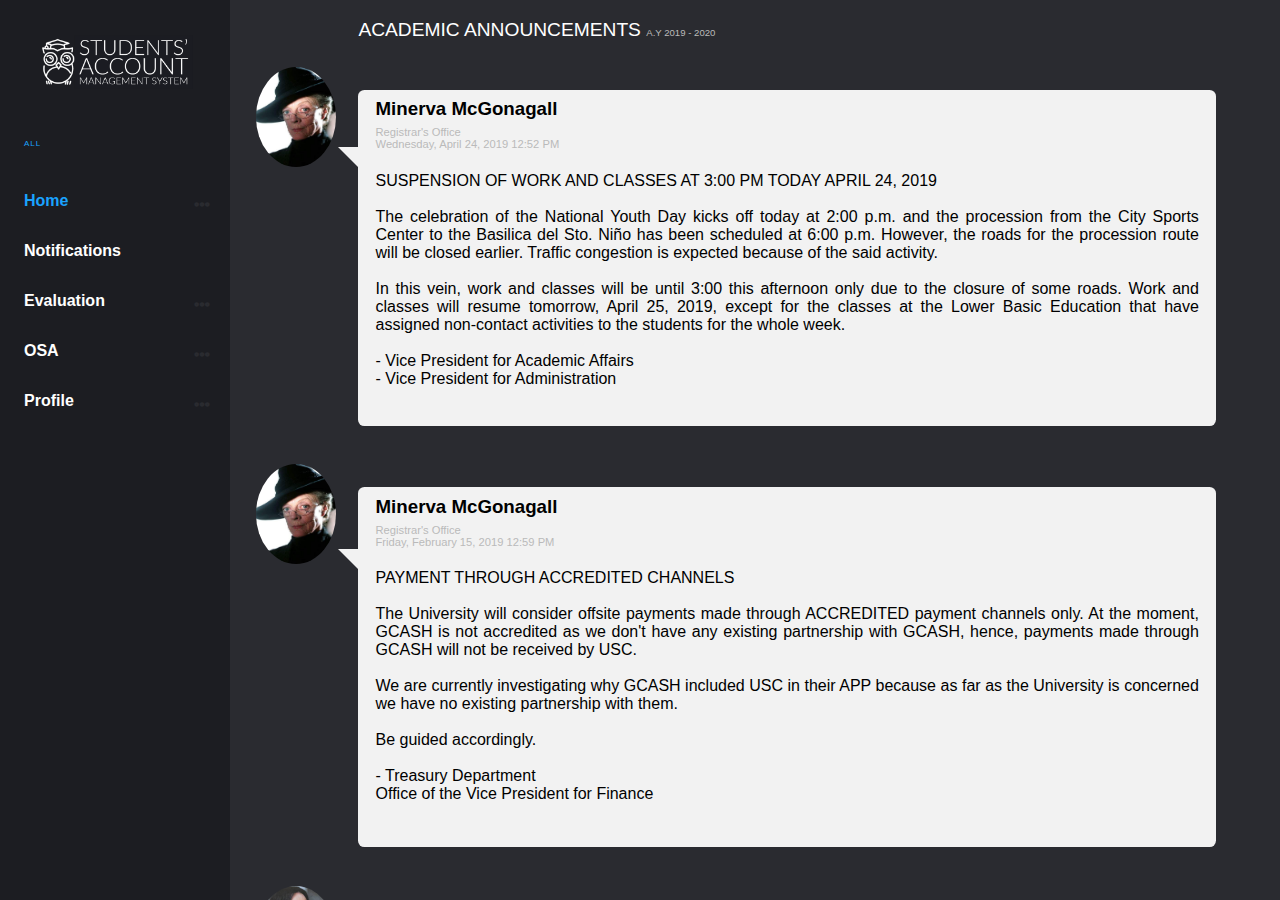
==== commit e0b04538: "Yehey mana!" ====
--- a/index.html
+++ b/index.html
@@ -61,29 +61,14 @@
 				</ul>
 				<!-- Submenu 2 -->
 				<ul data-menu="submenu-2" id="submenu-2" class="menu__level" tabindex="-1" role="menu" aria-label="Fruits">
-					<li class="menu__item" role="menuitem"><a class="menu__link" href="#">Citrus Fruits</a></li>
-					<li class="menu__item" role="menuitem"><a class="menu__link" href="#">Berries</a></li>
-					<li class="menu__item" role="menuitem"><a class="menu__link" data-submenu="submenu-2-1" aria-owns="submenu-2-1" href="#">Special Selection</a></li>
-					<li class="menu__item" role="menuitem"><a class="menu__link" href="#">Tropical Fruits</a></li>
-					<li class="menu__item" role="menuitem"><a class="menu__link" href="#">Melons</a></li>
-				</ul>
-				<!-- Submenu 2-1 -->
-				<ul data-menu="submenu-2-1" id="submenu-2-1" class="menu__level" tabindex="-1" role="menu" aria-label="Special Selection">
-					<li class="menu__item" role="menuitem"><a class="menu__link" href="#">Exotic Mixes</a></li>
-					<li class="menu__item" role="menuitem"><a class="menu__link" href="#">Wild Pick</a></li>
-					<li class="menu__item" role="menuitem"><a class="menu__link" href="#">Vitamin Boosters</a></li>
+					<li class="menu__item" role="menuitem"><a class="menu__link" href="index.html">Home</a></li>
+					<li class="menu__item" role="menuitem"><a class="menu__link" href="evaluate.html">Evaluate Teachers</a></li>
 				</ul>
 				<!-- Submenu 3 -->
 				<ul data-menu="submenu-3" id="submenu-3" class="menu__level" tabindex="-1" role="menu" aria-label="Grains">
-					<li class="menu__item" role="menuitem"><a class="menu__link" href="#">Clubs</a></li>
-					<li class="menu__item" role="menuitem"><a class="menu__link" href="#">Student Council</a></li>
-				</ul>
-				<!-- Submenu 3-1 -->
-				<ul data-menu="submenu-3-1" id="submenu-3-1" class="menu__level" tabindex="-1" role="menu" aria-label="Promo Packs">
-					<li class="menu__item" role="menuitem"><a class="menu__link" href="#">Starter Kit</a></li>
-					<li class="menu__item" role="menuitem"><a class="menu__link" href="#">The Essential 8</a></li>
-					<li class="menu__item" role="menuitem"><a class="menu__link" href="#">Bolivian Secrets</a></li>
-					<li class="menu__item" role="menuitem"><a class="menu__link" href="#">Flour Packs</a></li>
+					<li class="menu__item" role="menuitem"><a class="menu__link" aria-owns="submenu-1" href="index.html">Home</a></li>
+					<li class="menu__item" role="menuitem"><a class="menu__link" href="clubs.html">Clubs</a></li>
+					<li class="menu__item" role="menuitem"><a class="menu__link" href="ssg.html">Student Council</a></li>
 				</ul>
 				<!-- Submenu 4 -->
 				<ul data-menu="submenu-4" id="submenu-4" class="menu__level" tabindex="-1" role="menu" aria-label="Mylk &amp; Drinks">
@@ -92,18 +77,12 @@
 					<li class="menu__item" role="menuitem"><a class="menu__link" href="changepassword.html">Change Password</a></li>
 					<li class="menu__item" role="menuitem"><a class="menu__link" href="login.html">Logout</a></li>
 				</ul>
-				<!-- Submenu 4-1 -->
-				<ul data-menu="submenu-4-1" id="submenu-4-1" class="menu__level" tabindex="-1" role="menu" aria-label="Selection">
-					<li class="menu__item" role="menuitem"><a class="menu__link" href="#">Nut Mylk Packs</a></li>
-					<li class="menu__item" role="menuitem"><a class="menu__link" href="#">Amino Acid Heaven</a></li>
-					<li class="menu__item" role="menuitem"><a class="menu__link" href="#">Allergy Free</a></li>
-				</ul>
 			</div>
 		</nav>
 	</div>
 
 	<div class="container" style="padding-bottom: 3%;">
-		<h3 class="title">Academic Announcements</h3>
+		<h3 class="title">Academic Announcements <span class="ay">A.Y 2019 - 2020</span></h3>
 		<div class="announcement">
 			<img src="images/minerva.jpg" alt="Minerva McGonagall" class="photo">
 			<div class="speech-bubble">
--- a/css/demo.css
+++ b/css/demo.css
@@ -592,4 +592,11 @@
 	color: #000;
 	height: 20rem;
 	border-radius: 10px;
+}
+
+/* EVALUATION */
+
+.eva {
+	margin-left: 23%;
+	margin-top: 5%;
 }--- a/css/component.css
+++ b/css/component.css
@@ -356,3 +356,45 @@
 .active {
 	color: #1aa3ff;
 }
+
+.logos{
+	width: 560px;
+	height: 560px;
+	margin-top: 50px;
+	margin-left: 23%;
+	opacity: 0.5;
+}
+.logos:hover{
+	opacity: 1;
+}
+
+.icon {
+	font-family: 'feather';
+	font-weight: normal;
+	font-style: normal;
+	font-variant: normal;
+	line-height: 1;
+	text-transform: none;
+	/* Better Font Rendering =========== */
+	-webkit-font-smoothing: antialiased;
+	-moz-osx-font-smoothing: grayscale;
+	speak: none;
+	opacity: 0.8;
+}
+
+.title2 {
+	margin-left: 23%;
+	color: #fff;
+	font-weight: 500;
+	margin-right: 2%;
+	font-size: 1.2rem;
+	margin-bottom: -2%;
+	margin-top: 3%;
+}
+
+#ssg{
+	width: 50%;
+	opacity: 0.5;
+	margin-top: 50px;
+	margin-left: 33%
+}